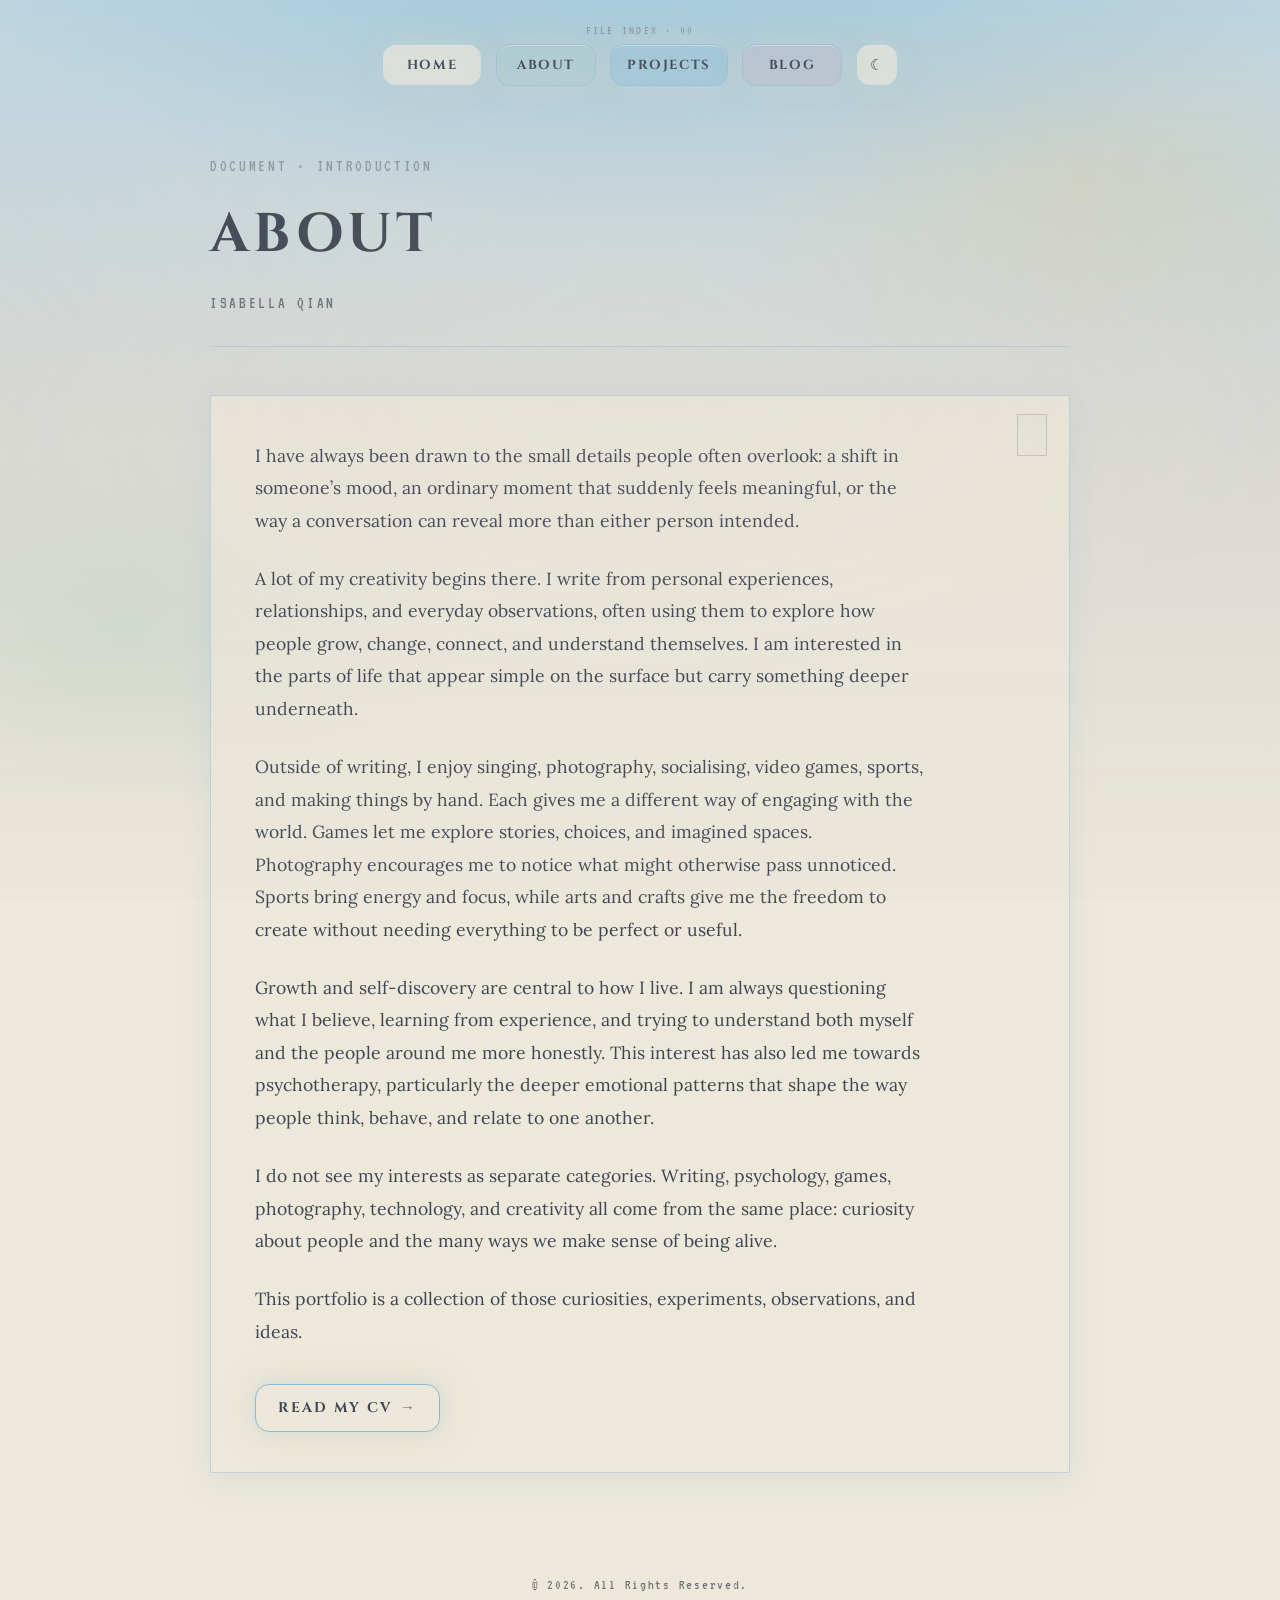
==== about/index.html @ f9f824f3 "Add About and Blog pages linked from the top nav. Co-authored-by: Cursor <cursoragent@cursor.com>" ====
<!DOCTYPE html>
<html lang="en">
<head>
    <meta name="robots" content="noai, noimageai">
    <meta charset="UTF-8">
    <meta name="viewport" content="width=device-width, initial-scale=1.0">
    <title>About · Isabella Qian</title>

    <link rel="preconnect" href="https://fonts.googleapis.com">
    <link rel="preconnect" href="https://fonts.gstatic.com" crossorigin>
    <link href="https://fonts.googleapis.com/css2?family=Cinzel:wght@400;600;700;900&family=Lora:ital,wght@0,400;0,600;1,400&family=VT323&display=swap" rel="stylesheet">

    <script>
        (function () {
            try {
                var m = document.cookie.match(/(?:^|; )portfolio-theme=([^;]*)/);
                var t = m ? decodeURIComponent(m[1]) : null;
                if (!t) {
                    try { t = localStorage.getItem("portfolio-theme"); } catch (e) {}
                }
                if (t === "dark" || (!t && window.matchMedia("(prefers-color-scheme: dark)").matches)) {
                    document.documentElement.setAttribute("data-theme", "dark");
                }
            } catch (e) {}
        })();
    </script>
    <link rel="stylesheet" href="../theme.css">

    <style>
        * { box-sizing: border-box; margin: 0; padding: 0; }

        body {
            font-size: 1.12rem;
            font-weight: 400;
            line-height: 1.8;
            padding: 0 6% 5%;
        }

        body > * { position: relative; z-index: 1; }

        .about-container {
            max-width: 860px;
            margin: 0 auto;
        }

        .about-header {
            text-align: left;
            margin-top: 48px;
            margin-bottom: 48px;
            padding-bottom: 28px;
            border-bottom: 1px solid var(--border-dream);
            position: relative;
        }

        .about-header .pixel-label {
            margin-bottom: 8px;
            opacity: 0.6;
        }

        .about-header h1 {
            font-family: "Cinzel", serif;
            font-size: clamp(2.4rem, 5vw, 3.4rem);
            margin-bottom: 8px;
            letter-spacing: 0.08em;
            text-transform: uppercase;
        }

        .about-header p {
            color: var(--dream-muted-text);
            font-size: 1.05rem;
            font-family: "VT323", monospace;
            letter-spacing: 0.16em;
            text-transform: uppercase;
        }

        .about-body {
            background: rgba(238, 232, 218, 0.72);
            border: 1px solid var(--border-dream);
            border-radius: 2px;
            padding: 44px 44px 40px;
            box-shadow: var(--shadow-soft);
            color: var(--dream-ink);
            position: relative;
            overflow: hidden;
        }

        .about-body::before {
            content: "";
            position: absolute;
            top: 18px;
            right: 22px;
            width: 28px;
            height: 40px;
            opacity: 0.28;
            pointer-events: none;
            border: 1px solid var(--dream-dusk);
            background: linear-gradient(180deg, rgba(189, 214, 225, 0.4), transparent);
        }

        .about-body p {
            font-family: "Lora", serif;
            font-size: 1.1rem;
            line-height: 1.85;
            color: var(--dream-ink);
            max-width: 38em;
            margin-bottom: 1.45em;
        }

        .about-body p:last-of-type {
            margin-bottom: 0;
        }

        .about-actions {
            margin-top: 36px;
            display: flex;
            flex-wrap: wrap;
            gap: 14px 18px;
        }

        .about-actions .stylized-button {
            margin: 0;
        }

        footer {
            margin-top: 60px;
            padding: 40px 0;
            text-align: center;
        }

        .footer-copy {
            font-size: 0.9rem;
            opacity: 0.7;
            font-family: "VT323", monospace;
            letter-spacing: 0.12em;
        }

        @media (max-width: 768px) {
            .about-body { padding: 32px 22px; }
            body { padding: 0 5% 5%; }
        }
    </style>
</head>
<body class="dream-body">

    <nav class="main-menu" aria-label="Primary">
        <a href="/" class="nav-btn btn-home">Home</a>
        <a href="/about/" class="nav-btn btn-about" aria-current="page">About</a>
        <a href="/#works" class="nav-btn btn-projects">Projects</a>
        <a href="/blog/" class="nav-btn btn-blog">Blog</a>
        <button type="button" class="theme-toggle" aria-label="Switch to dark mode" title="Dark mode">☾</button>
    </nav>

    <div class="about-container">

        <header class="about-header">
            <p class="pixel-label">DOCUMENT · INTRODUCTION</p>
            <h1>About</h1>
            <p>Isabella Qian</p>
        </header>

        <section class="about-body">
            <p>I have always been drawn to the small details people often overlook: a shift in someone’s mood, an ordinary moment that suddenly feels meaningful, or the way a conversation can reveal more than either person intended.</p>
            <p>A lot of my creativity begins there. I write from personal experiences, relationships, and everyday observations, often using them to explore how people grow, change, connect, and understand themselves. I am interested in the parts of life that appear simple on the surface but carry something deeper underneath.</p>
            <p>Outside of writing, I enjoy singing, photography, socialising, video games, sports, and making things by hand. Each gives me a different way of engaging with the world. Games let me explore stories, choices, and imagined spaces. Photography encourages me to notice what might otherwise pass unnoticed. Sports bring energy and focus, while arts and crafts give me the freedom to create without needing everything to be perfect or useful.</p>
            <p>Growth and self-discovery are central to how I live. I am always questioning what I believe, learning from experience, and trying to understand both myself and the people around me more honestly. This interest has also led me towards psychotherapy, particularly the deeper emotional patterns that shape the way people think, behave, and relate to one another.</p>
            <p>I do not see my interests as separate categories. Writing, psychology, games, photography, technology, and creativity all come from the same place: curiosity about people and the many ways we make sense of being alive.</p>
            <p>This portfolio is a collection of those curiosities, experiments, observations, and ideas.</p>

            <div class="about-actions">
                <a href="/cv.html" class="stylized-button">Read My CV</a>
            </div>
        </section>

    </div>

    <footer>
        <p class="footer-copy">
            © <span id="currentYear"></span>. All Rights Reserved.
        </p>
    </footer>

    <script>
        document.getElementById("currentYear").textContent = new Date().getFullYear();
    </script>
    <script src="../theme.js" defer></script>
</body>
</html>
---- theme.css ----
/* Dreamcore / liminal surrealism — shared palette, atmosphere, UI */

:root {
    /* Core photographic palette */
    --dream-sky: #86B8D3;
    --dream-sky-light: #BDD6E1;
    --dream-mint: #AFCDBE;
    --dream-grass: #789779;
    --dream-pink: #D5A3AD;
    --dream-lilac: #B4A8C2;
    --dream-cream: #EEE8DA;
    --dream-haze: #D8D8D3;
    --dream-sunset: #DFC58F;
    --dream-dusk: #756A73;
    --dream-ink: #3F4652;
    --dream-muted-text: #686F78;

    /* Effect controls */
    --haze-opacity: 0.28;
    --grain-opacity: 0.08;
    --scanline-opacity: 0.015;
    --glow-intensity: 0.55;
    --img-saturation: 0.9;
    --img-contrast: 0.96;
    --transition-slow: 1.8s;
    --transition-mid: 0.55s;
    --transition-fast: 0.28s;
    --caption-surface: rgba(238, 232, 218, 0.88);
    --border-dream: rgba(134, 184, 211, 0.45);
    --border-soft: rgba(175, 205, 190, 0.45);
    --focus-ring: rgba(134, 184, 211, 0.7);
    --btn-glow: 0 0 18px rgba(189, 214, 225, 0.55), 0 0 36px rgba(223, 197, 143, 0.22);
    --btn-glow-strong: 0 0 22px rgba(189, 214, 225, 0.75), 0 0 48px rgba(223, 197, 143, 0.35);

    /* Mapped aliases (legacy page CSS) */
    --bg-base: var(--dream-cream);
    --card-base: rgba(238, 232, 218, 0.82);
    --sand: rgba(189, 214, 225, 0.45);
    --beige: var(--dream-haze);
    --taupe: var(--dream-lilac);
    --clay: var(--dream-sky);
    --earth: var(--dream-dusk);
    --moss: var(--dream-mint);
    --moss-deep: var(--dream-ink);
    --warm-sand: var(--dream-cream);
    --warm-clay: var(--dream-pink);
    --ink: var(--dream-ink);
    --text-primary: var(--dream-ink);
    --text-secondary: var(--dream-muted-text);
    --text-light: var(--dream-cream);
    --border-color: var(--border-dream);
    --border-sage: rgba(175, 205, 190, 0.55);
    --radius-sm: 10px;
    --radius-md: 14px;
    --radius-lg: 18px;
    --shadow-soft: 0 8px 28px rgba(134, 184, 211, 0.18);
    --shadow-lift: 0 14px 36px rgba(134, 184, 211, 0.28);
    --shadow-ink: rgba(63, 70, 82, 0.16);
    --inner-highlight: inset 0 1px 0 rgba(238, 232, 218, 0.55);

    --blob-1: rgba(134, 184, 211, 0.45);
    --blob-2: rgba(175, 205, 190, 0.35);
    --blob-3: rgba(213, 163, 173, 0.22);
    --blob-4: rgba(180, 168, 194, 0.28);
    --grad-start: #BDD6E1;
    --grad-mid: #D8D8D3;
    --grad-end: #EEE8DA;
    --doodle-opacity: 0;
    --marquee-a: rgba(134, 184, 211, 0.55);
    --marquee-b: rgba(175, 205, 190, 0.35);
    --marquee-c: rgba(180, 168, 194, 0.40);
    --surface-wash-lavender: linear-gradient(165deg, rgba(238, 232, 218, 0.88) 0%, rgba(180, 168, 194, 0.28) 100%);
    --surface-wash-blue: linear-gradient(165deg, rgba(238, 232, 218, 0.88) 0%, rgba(134, 184, 211, 0.32) 100%);
    --surface-wash-mint: linear-gradient(165deg, rgba(238, 232, 218, 0.88) 0%, rgba(175, 205, 190, 0.30) 100%);
    --surface-wash-pink: linear-gradient(165deg, rgba(238, 232, 218, 0.88) 0%, rgba(213, 163, 173, 0.26) 100%);

    --cream: var(--dream-cream);
    --parchment: rgba(238, 232, 218, 0.92);
    --forest: var(--dream-ink);
    --sage: var(--dream-mint);
    --terracotta: var(--dream-lilac);
    --dusty: var(--dream-muted-text);
    --rose: var(--dream-pink);
    --beige-glass: rgba(238, 232, 218, 0.90);
    --navy-text: var(--dream-ink);
    --navy-paper: var(--dream-ink);
    --dark-gold: var(--dream-dusk);
    --slate-accent: var(--dream-muted-text);
    --dream-dark-accent: var(--dream-dusk);
    --dream-periwinkle: var(--dream-sky);
    --dream-lavender: var(--dream-lilac);
    --dream-powder-blue: var(--dream-sky-light);
    --dream-blue-grey: #9BB0BC;
    --dream-text-primary: var(--dream-ink);
    --dream-text-secondary: var(--dream-muted-text);
    --dream-border: var(--border-dream);
    --dream-bg-main: var(--dream-cream);
    --dream-bg-secondary: var(--dream-haze);
}

[data-theme="dark"] {
    /* Soft twilight — lighter + less saturated */
    --dream-sky: #8FA9BB;
    --dream-sky-light: #A9BCC8;
    --dream-mint: #8FA095;
    --dream-grass: #7A8B7E;
    --dream-pink: #B8A0A6;
    --dream-lilac: #A49EB0;
    --dream-cream: #3A4550;
    --dream-haze: #46525C;
    --dream-sunset: #C2B28A;
    --dream-dusk: #D8D2D4;
    --dream-ink: #F2EEE8;
    --dream-muted-text: #CDD2D6;

    --haze-opacity: 0.18;
    --grain-opacity: 0.05;
    --scanline-opacity: 0.008;
    --caption-surface: rgba(62, 72, 82, 0.9);
    --border-dream: rgba(170, 185, 198, 0.42);
    --border-soft: rgba(164, 158, 176, 0.38);
    --focus-ring: rgba(194, 178, 138, 0.55);
    /* Soft lift only — avoid neon glow on dark surfaces */
    --btn-glow: 0 4px 16px rgba(16, 22, 28, 0.35);
    --btn-glow-strong: 0 6px 22px rgba(16, 22, 28, 0.42);

    --bg-base: #334048;
    --card-base: rgba(62, 72, 82, 0.92);
    --sand: rgba(143, 169, 187, 0.22);
    --beige: var(--dream-haze);
    --taupe: var(--dream-lilac);
    --clay: var(--dream-sky);
    --earth: var(--dream-dusk);
    --moss: var(--dream-mint);
    --moss-deep: var(--dream-ink);
    --ink: var(--dream-ink);
    --text-primary: var(--dream-ink);
    --text-secondary: var(--dream-muted-text);
    --text-light: #334048;
    --border-color: var(--border-dream);
    --shadow-soft: 0 10px 28px rgba(28, 34, 40, 0.22);
    --shadow-lift: 0 14px 36px rgba(28, 34, 40, 0.3);
    --inner-highlight: inset 0 1px 0 rgba(242, 238, 232, 0.1);

    --blob-1: rgba(143, 169, 187, 0.28);
    --blob-2: rgba(143, 160, 149, 0.2);
    --blob-3: rgba(184, 160, 166, 0.14);
    --blob-4: rgba(164, 158, 176, 0.16);
    --grad-start: #3A464E;
    --grad-mid: #404C54;
    --grad-end: #46525A;
    --marquee-a: rgba(143, 169, 187, 0.3);
    --marquee-b: rgba(143, 160, 149, 0.24);
    --marquee-c: rgba(164, 158, 176, 0.26);
    --surface-wash-lavender: linear-gradient(165deg, rgba(62, 72, 82, 0.94) 0%, rgba(164, 158, 176, 0.28) 100%);
    --surface-wash-blue: linear-gradient(165deg, rgba(62, 72, 82, 0.94) 0%, rgba(143, 169, 187, 0.28) 100%);
    --surface-wash-mint: linear-gradient(165deg, rgba(62, 72, 82, 0.94) 0%, rgba(143, 160, 149, 0.26) 100%);
    --surface-wash-pink: linear-gradient(165deg, rgba(62, 72, 82, 0.94) 0%, rgba(184, 160, 166, 0.24) 100%);

    --cream: var(--dream-cream);
    --parchment: rgba(68, 78, 88, 0.95);
    --forest: var(--dream-ink);
    --sage: var(--dream-mint);
    --dusty: var(--dream-muted-text);
    --rose: var(--dream-pink);
    --beige-glass: rgba(62, 72, 82, 0.94);
    --navy-text: var(--dream-ink);
    --navy-paper: var(--dream-ink);
    --dark-gold: var(--dream-dusk);
    --slate-accent: var(--dream-muted-text);
    --dream-dark-accent: var(--dream-dusk);
    --dream-periwinkle: var(--dream-sky);
    --dream-lavender: var(--dream-lilac);
    --dream-powder-blue: var(--dream-sky-light);
}

html {
    color-scheme: light;
    scroll-behavior: smooth;
    overflow-x: clip;
    width: 100%;
}

[data-theme="dark"] {
    color-scheme: dark;
}

/* ---------- Atmosphere base ---------- */
.dream-body {
    background-color: var(--bg-base);
    background-image:
        radial-gradient(ellipse 90% 60% at 50% -10%, rgba(134, 184, 211, 0.55) 0%, transparent 60%),
        radial-gradient(ellipse 50% 40% at 85% 20%, rgba(223, 197, 143, 0.28) 0%, transparent 55%),
        radial-gradient(ellipse 45% 35% at 10% 70%, rgba(175, 205, 190, 0.32) 0%, transparent 60%),
        linear-gradient(180deg, var(--grad-start) 0%, var(--grad-mid) 45%, var(--grad-end) 100%);
    background-attachment: fixed;
    color: var(--text-primary);
    font-family: "Lora", Georgia, serif;
    line-height: 1.7;
    overflow-x: clip;
    width: 100%;
    max-width: 100%;
    position: relative;
    min-height: 100vh;
    transition: background-color 0.4s ease, color 0.4s ease;
}

[data-theme="dark"] .dream-body {
    background-image:
        radial-gradient(ellipse 90% 55% at 50% -8%, rgba(143, 169, 187, 0.18) 0%, transparent 55%),
        radial-gradient(ellipse 40% 30% at 80% 15%, rgba(194, 178, 138, 0.06) 0%, transparent 50%),
        linear-gradient(180deg, var(--grad-start) 0%, var(--grad-mid) 50%, var(--grad-end) 100%);
}

/* Global grain + soft haze (one reusable overlay) */
.dream-body::before {
    content: "";
    position: fixed;
    inset: 0;
    pointer-events: none;
    z-index: 9000;
    opacity: var(--grain-opacity);
    background-image: url("data:image/svg+xml,%3Csvg viewBox='0 0 200 200' xmlns='http://www.w3.org/2000/svg'%3E%3Cfilter id='n'%3E%3CfeTurbulence type='fractalNoise' baseFrequency='0.85' numOctaves='4' stitchTiles='stitch'/%3E%3C/filter%3E%3Crect width='100%25' height='100%25' filter='url(%23n)' opacity='0.55'/%3E%3C/svg%3E");
    background-size: 180px 180px;
    mix-blend-mode: soft-light;
    animation: grain-shift 0.8s steps(2) infinite;
}

.dream-body::after {
    content: "";
    position: fixed;
    inset: 0;
    pointer-events: none;
    z-index: 8999;
    opacity: var(--haze-opacity);
    background:
        radial-gradient(ellipse 80% 50% at 50% 40%, rgba(238, 232, 218, 0.35) 0%, transparent 70%),
        linear-gradient(180deg, rgba(189, 214, 225, 0.25) 0%, transparent 35%, rgba(216, 216, 211, 0.20) 100%),
        repeating-linear-gradient(
            0deg,
            transparent,
            transparent 3px,
            rgba(63, 70, 82, var(--scanline-opacity)) 3px,
            rgba(63, 70, 82, var(--scanline-opacity)) 4px
        );
}

@keyframes grain-shift {
    0%, 100% { transform: translate(0, 0); }
    50% { transform: translate(-1.5%, 1%); }
}

/* Wizard cat custom cursor — desktop only */
@media (hover: hover) and (pointer: fine) {
    html.has-dream-cursor,
    html.has-dream-cursor body {
        cursor: url("assets/cursor-cat.png") 15 3, auto;
    }

    html.has-dream-cursor a,
    html.has-dream-cursor button,
    html.has-dream-cursor .nav-btn,
    html.has-dream-cursor .stylized-button,
    html.has-dream-cursor .project-card,
    html.has-dream-cursor .theme-toggle,
    html.has-dream-cursor .privacy-link-btn,
    html.has-dream-cursor .back-btn,
    html.has-dream-cursor .back-link {
        cursor: url("data:image/svg+xml,%3Csvg xmlns='http://www.w3.org/2000/svg' width='28' height='28' viewBox='0 0 28 28'%3E%3Ccircle cx='10' cy='10' r='5' fill='none' stroke='%23D5A3AD' stroke-width='1.5'/%3E%3Ccircle cx='10' cy='10' r='2' fill='%23DFC58F' opacity='0.85'/%3E%3C/svg%3E") 10 10, pointer;
    }
}

/* ---------- Typography ---------- */
.cinzel-font,
h1, h2, h3, h4 {
    font-family: "Cinzel", "Cormorant Garamond", serif;
    font-weight: 700;
    letter-spacing: 0.06em;
    color: var(--dream-ink);
}

.pixel-label {
    font-family: "VT323", "Courier New", monospace;
    letter-spacing: 0.06em;
    text-transform: uppercase;
    font-size: 0.95rem;
    color: var(--dream-muted-text);
}

.script-accent {
    font-family: "Great Vibes", cursive;
    font-weight: 400;
    letter-spacing: 0.02em;
}

/* ---------- Navigation (archive / camera overlay) ---------- */
.main-menu {
    display: flex;
    justify-content: center;
    flex-wrap: wrap;
    align-items: center;
    gap: 10px 14px;
    padding: 36px 20px 18px;
    margin-top: 8px;
    position: relative;
    z-index: 40;
}

.main-menu::before {
    content: "FILE INDEX · 00";
    position: absolute;
    top: 12px;
    left: 50%;
    transform: translateX(-50%);
    font-family: "VT323", monospace;
    font-size: 0.78rem;
    letter-spacing: 0.18em;
    color: var(--dream-muted-text);
    opacity: 0.55;
    pointer-events: none;
    white-space: nowrap;
}

.nav-btn {
    display: inline-flex;
    justify-content: center;
    align-items: center;
    min-width: 100px;
    height: 42px;
    padding: 0 16px;
    font-family: "Cinzel", serif;
    font-size: 0.82rem;
    font-weight: 700;
    text-transform: uppercase;
    letter-spacing: 0.12em;
    text-decoration: none;
    color: var(--dream-ink);
    background: rgba(238, 232, 218, 0.72);
    border: 1.5px solid var(--border-dream);
    border-radius: var(--radius-md);
    box-shadow: var(--btn-glow), var(--inner-highlight);
    backdrop-filter: blur(4px);
    transition:
        background var(--transition-fast) ease,
        border-color var(--transition-fast) ease,
        box-shadow var(--transition-fast) ease,
        color var(--transition-fast) ease;
}

.nav-btn:hover {
    background: rgba(189, 214, 225, 0.72);
    border-color: var(--dream-sky);
    box-shadow: var(--btn-glow-strong);
    transform: none;
}

.nav-btn:focus-visible,
.stylized-button:focus-visible,
.theme-toggle:focus-visible,
.privacy-link-btn:focus-visible,
.back-btn:focus-visible,
.back-link:focus-visible {
    outline: 2px solid var(--focus-ring);
    outline-offset: 3px;
}

.btn-home { background: rgba(238, 232, 218, 0.72); }
.btn-about { background: rgba(175, 205, 190, 0.28); }
.btn-projects { background: rgba(134, 184, 211, 0.28); }
.btn-blog { background: rgba(213, 163, 173, 0.22); }

.btn-contact {
    background: rgba(63, 70, 82, 0.88);
    color: var(--dream-cream);
    border-color: var(--dream-dusk);
    min-width: 120px;
}

.btn-contact:hover {
    background: var(--dream-dusk);
    color: var(--dream-cream);
    border-color: var(--dream-sky);
}

.theme-toggle {
    display: inline-flex;
    justify-content: center;
    align-items: center;
    width: 42px;
    height: 42px;
    font-size: 0.95rem;
    line-height: 1;
    color: var(--dream-ink);
    background: rgba(238, 232, 218, 0.72);
    border: 1.5px solid var(--border-dream);
    border-radius: var(--radius-md);
    box-shadow: var(--btn-glow), var(--inner-highlight);
    cursor: inherit;
    transition: background var(--transition-fast) ease, box-shadow var(--transition-fast) ease;
    flex-shrink: 0;
}

.theme-toggle:hover {
    background: rgba(189, 214, 225, 0.65);
    box-shadow: var(--btn-glow-strong);
    transform: none;
}

[data-theme="dark"] .theme-toggle,
[data-theme="dark"] .nav-btn {
    background: rgba(62, 72, 82, 0.82);
    color: var(--dream-ink);
    border-color: var(--border-dream);
}

[data-theme="dark"] .btn-contact {
    background: rgba(242, 238, 232, 0.92);
    color: #334048;
    border-color: rgba(170, 185, 198, 0.45);
}

[data-theme="dark"] .btn-contact:hover {
    background: #F2EEE8;
    color: #334048;
}

/* ---------- Buttons ---------- */
.stylized-button {
    display: inline-flex;
    justify-content: center;
    align-items: center;
    gap: 8px;
    min-width: 180px;
    height: 48px;
    padding: 0 22px;
    margin-top: 28px;
    font-family: "Cinzel", serif;
    font-size: 0.88rem;
    font-weight: 700;
    letter-spacing: 0.14em;
    text-transform: uppercase;
    color: var(--dream-ink);
    text-decoration: none;
    background: rgba(238, 232, 218, 0.85);
    border: 1.5px solid var(--dream-sky);
    border-radius: var(--radius-md);
    box-shadow: var(--btn-glow), var(--inner-highlight);
    transition:
        background var(--transition-fast) ease,
        box-shadow var(--transition-fast) ease,
        filter var(--transition-fast) ease;
}

.stylized-button::after {
    content: "→";
    font-size: 0.95rem;
    opacity: 0.7;
}

.stylized-button:hover {
    background: rgba(189, 214, 225, 0.85);
    box-shadow: var(--btn-glow-strong);
    filter: brightness(1.04);
    transform: none;
}

[data-theme="dark"] .stylized-button {
    background: rgba(55, 70, 85, 0.92);
    color: var(--dream-ink);
    border-color: rgba(159, 184, 204, 0.5);
}

[data-theme="dark"] .privacy-link-btn,
[data-theme="dark"] .back-btn,
[data-theme="dark"] .back-link {
    background: rgba(48, 60, 72, 0.85);
    color: var(--dream-ink);
}

.privacy-link-btn,
.back-btn,
.back-link {
    display: inline-flex;
    align-items: center;
    justify-content: center;
    font-family: "Cinzel", serif;
    font-size: 0.78rem;
    font-weight: 700;
    color: var(--dream-ink);
    text-decoration: none;
    letter-spacing: 0.12em;
    text-transform: uppercase;
    padding: 10px 18px;
    border: 1.5px solid var(--border-dream);
    border-radius: var(--radius-md);
    background: rgba(238, 232, 218, 0.75);
    box-shadow: var(--btn-glow);
    transition: background var(--transition-fast) ease, box-shadow var(--transition-fast) ease;
}

.privacy-link-btn:hover,
.back-btn:hover,
.back-link:hover {
    background: rgba(175, 205, 190, 0.5);
    box-shadow: var(--btn-glow-strong);
    transform: none;
}

/* ---------- Ribbons (sparse, photographic) ---------- */
.ribbon-tag,
.role-pill {
    position: relative;
    display: inline-block;
    padding: 5px 14px;
    background: var(--caption-surface);
    color: var(--dream-muted-text);
    border: 1.5px solid var(--border-soft);
    border-radius: 999px;
    font-family: "Cinzel", serif;
    font-size: 0.72rem;
    letter-spacing: 0.08em;
    text-transform: uppercase;
    box-shadow: var(--btn-glow);
}

.ribbon-tag::before,
.role-pill::before {
    content: none;
}

.dream-ribbon {
    position: absolute;
    width: 72px;
    height: 48px;
    pointer-events: none;
    z-index: 5;
    opacity: 0.55;
    filter: blur(0.4px) saturate(0.75);
    background: url("data:image/svg+xml,%3Csvg xmlns='http://www.w3.org/2000/svg' viewBox='0 0 120 80'%3E%3Cpath d='M60 18 C48 18 40 28 40 38 C40 48 52 52 60 62 C68 52 80 48 80 38 C80 28 72 18 60 18Z' fill='%23B4A8C2' fill-opacity='0.55'/%3E%3Cpath d='M40 38 C22 42 12 58 18 68 C28 62 42 52 52 48' fill='%23D5A3AD' fill-opacity='0.45'/%3E%3Cpath d='M80 38 C98 42 108 58 102 68 C92 62 78 52 68 48' fill='%23BDD6E1' fill-opacity='0.5'/%3E%3Cellipse cx='60' cy='36' rx='8' ry='6' fill='%23EEE8DA' fill-opacity='0.7'/%3E%3C/svg%3E") center / contain no-repeat;
}

.dream-ribbon--float {
    animation: ribbon-drift 12s ease-in-out infinite;
}

@keyframes ribbon-drift {
    0%, 100% { transform: translateY(0) rotate(-6deg); }
    50% { transform: translateY(-8px) rotate(4deg); }
}

/* ---------- Shared surfaces ---------- */
.memory-panel,
.cv-section,
.art-frame,
.policy-container,
.essay-container {
    background: var(--caption-surface);
    border: 1.5px solid var(--border-dream);
    border-radius: var(--radius-lg);
    box-shadow: var(--shadow-soft);
    backdrop-filter: blur(2px);
}

/* ---------- Reduced motion ---------- */
@media (prefers-reduced-motion: reduce) {
    html { scroll-behavior: auto; }

    .dream-body::before,
    .dream-ribbon--float,
    .hero-sky,
    .hero-haze,
    .marquee-content {
        animation: none !important;
    }

    .nav-btn,
    .stylized-button,
    .project-card,
    .theme-toggle,
    .privacy-link-btn,
    .back-btn,
    .back-link,
    .art-frame,
    .memory-card {
        transition: none !important;
    }
}
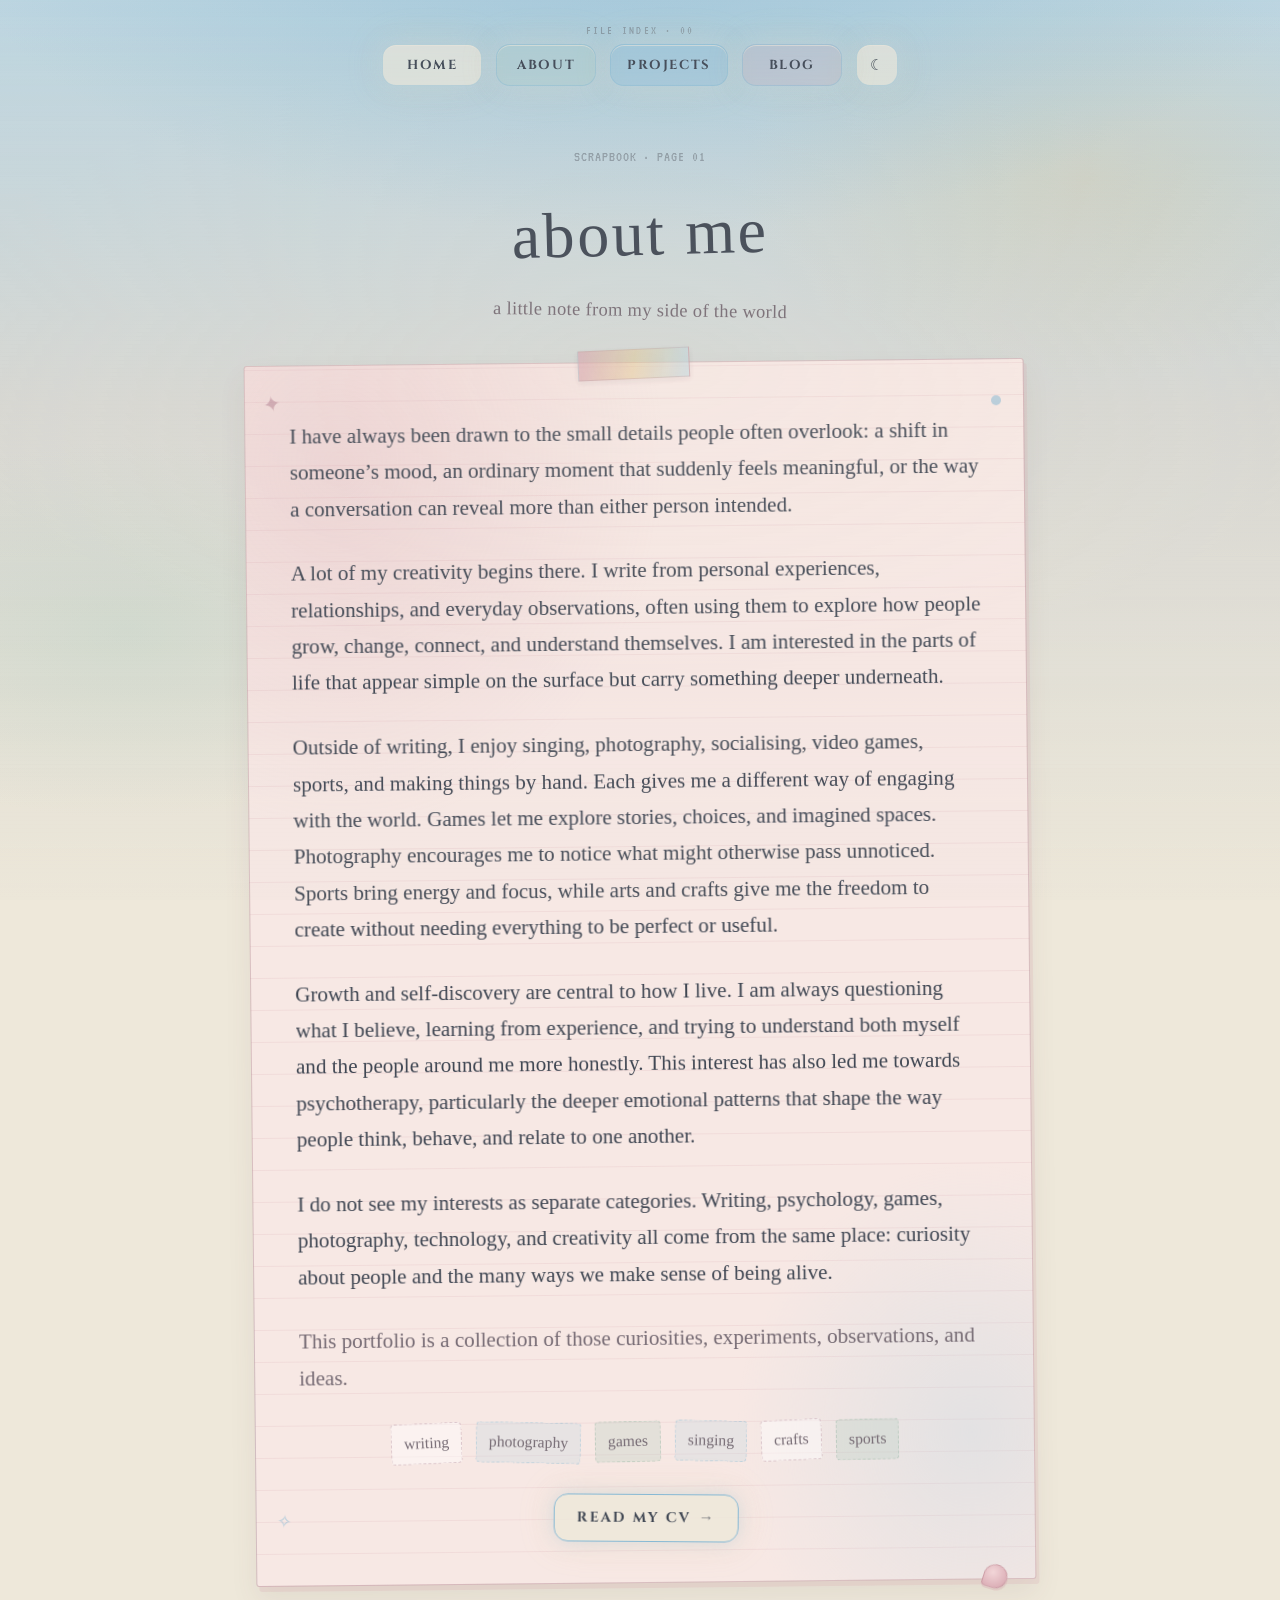
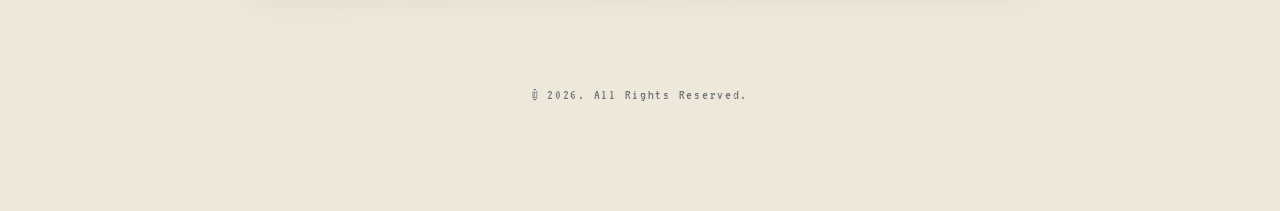
==== commit 57ec6fe2: "Restyle About page as a cutesy scrapbook letter. Co-authored-by: Cursor <cursoragent@cursor.com>" ====
--- a/about/index.html
+++ b/about/index.html
@@ -8,7 +8,7 @@
 
     <link rel="preconnect" href="https://fonts.googleapis.com">
     <link rel="preconnect" href="https://fonts.gstatic.com" crossorigin>
-    <link href="https://fonts.googleapis.com/css2?family=Cinzel:wght@400;600;700;900&family=Lora:ital,wght@0,400;0,600;1,400&family=VT323&display=swap" rel="stylesheet">
+    <link href="https://fonts.googleapis.com/css2?family=Cinzel:wght@400;600;700;900&family=Crafty+Girls&family=Lora:ital,wght@0,400;0,600;1,400&family=VT323&display=swap" rel="stylesheet">
 
     <script>
         (function () {
@@ -39,86 +39,277 @@
         body > * { position: relative; z-index: 1; }
 
         .about-container {
-            max-width: 860px;
+            max-width: 780px;
             margin: 0 auto;
         }
 
         .about-header {
-            text-align: left;
-            margin-top: 48px;
-            margin-bottom: 48px;
-            padding-bottom: 28px;
-            border-bottom: 1px solid var(--border-dream);
+            text-align: center;
+            margin-top: 40px;
+            margin-bottom: 36px;
             position: relative;
         }
 
         .about-header .pixel-label {
-            margin-bottom: 8px;
-            opacity: 0.6;
+            margin-bottom: 10px;
+            opacity: 0.55;
         }
 
         .about-header h1 {
-            font-family: "Cinzel", serif;
-            font-size: clamp(2.4rem, 5vw, 3.4rem);
-            margin-bottom: 8px;
-            letter-spacing: 0.08em;
-            text-transform: uppercase;
-        }
-
-        .about-header p {
-            color: var(--dream-muted-text);
-            font-size: 1.05rem;
-            font-family: "VT323", monospace;
-            letter-spacing: 0.16em;
-            text-transform: uppercase;
-        }
-
-        .about-body {
-            background: rgba(238, 232, 218, 0.72);
-            border: 1px solid var(--border-dream);
-            border-radius: 2px;
-            padding: 44px 44px 40px;
-            box-shadow: var(--shadow-soft);
+            font-family: "Crafty Girls", cursive;
+            font-size: clamp(2.8rem, 7vw, 4rem);
+            margin-bottom: 6px;
+            letter-spacing: 0.04em;
+            text-transform: none;
+            font-weight: 400;
             color: var(--dream-ink);
+            transform: rotate(-1.5deg);
+        }
+
+        .about-header .header-note {
+            font-family: "Crafty Girls", cursive;
+            font-size: 1.15rem;
+            color: var(--dream-dusk);
+            letter-spacing: 0.02em;
+            transform: rotate(0.8deg);
+            display: inline-block;
+        }
+
+        .about-letter {
             position: relative;
-            overflow: hidden;
-        }
-
-        .about-body::before {
+            background-color: #F7E8E4;
+            background-image:
+                radial-gradient(ellipse 70% 50% at 12% 8%, rgba(213, 163, 173, 0.28), transparent 60%),
+                radial-gradient(ellipse 55% 40% at 92% 88%, rgba(189, 214, 225, 0.35), transparent 55%),
+                repeating-linear-gradient(
+                    0deg,
+                    transparent,
+                    transparent 31px,
+                    rgba(213, 163, 173, 0.18) 31px,
+                    rgba(213, 163, 173, 0.18) 32px
+                );
+            border: 1.5px solid rgba(180, 140, 150, 0.45);
+            border-radius: 3px;
+            padding: 52px 44px 40px;
+            box-shadow:
+                3px 5px 0 rgba(213, 163, 173, 0.22),
+                0 14px 28px rgba(90, 70, 80, 0.08);
+            color: var(--dream-ink);
+            transform: rotate(-0.6deg);
+            overflow: visible;
+        }
+
+        /* Soft washi tape */
+        .about-letter::before {
             content: "";
             position: absolute;
-            top: 18px;
+            top: -14px;
+            left: 50%;
+            width: 110px;
+            height: 28px;
+            transform: translateX(-50%) rotate(-2deg);
+            background: linear-gradient(100deg, rgba(213, 163, 173, 0.72), rgba(223, 197, 143, 0.55), rgba(189, 214, 225, 0.65));
+            border: 1px solid rgba(180, 150, 155, 0.35);
+            box-shadow: 0 2px 6px rgba(90, 70, 80, 0.1);
+            z-index: 3;
+            opacity: 0.92;
+        }
+
+        /* Tiny corner sticker */
+        .about-letter::after {
+            content: "";
+            position: absolute;
+            bottom: -10px;
+            right: 28px;
+            width: 22px;
+            height: 22px;
+            border-radius: 50% 50% 50% 4px;
+            background: radial-gradient(circle at 35% 35%, #F2D6D8, #D5A3AD);
+            border: 1px solid rgba(180, 130, 140, 0.4);
+            box-shadow: 1px 2px 0 rgba(213, 163, 173, 0.35);
+            transform: rotate(18deg);
+            z-index: 3;
+        }
+
+        .letter-deco {
+            position: absolute;
+            pointer-events: none;
+            z-index: 2;
+            font-family: "Crafty Girls", cursive;
+            color: rgba(180, 130, 145, 0.55);
+            line-height: 1;
+            user-select: none;
+        }
+
+        .letter-deco--star {
+            top: 28px;
+            left: 18px;
+            font-size: 1.35rem;
+            transform: rotate(-12deg);
+            animation: soft-bob 3.4s ease-in-out infinite;
+        }
+
+        .letter-deco--dot {
+            top: 36px;
             right: 22px;
-            width: 28px;
-            height: 40px;
-            opacity: 0.28;
-            pointer-events: none;
-            border: 1px solid var(--dream-dusk);
-            background: linear-gradient(180deg, rgba(189, 214, 225, 0.4), transparent);
-        }
-
-        .about-body p {
-            font-family: "Lora", serif;
+            width: 10px;
+            height: 10px;
+            border-radius: 50%;
+            background: rgba(134, 184, 211, 0.55);
+            animation: soft-bob 2.8s ease-in-out 0.4s infinite;
+        }
+
+        .letter-deco--spark {
+            bottom: 54px;
+            left: 20px;
             font-size: 1.1rem;
-            line-height: 1.85;
+            color: rgba(134, 184, 211, 0.6);
+            transform: rotate(8deg);
+            animation: soft-bob 3.8s ease-in-out 0.8s infinite;
+        }
+
+        @keyframes soft-bob {
+            0%, 100% { transform: translateY(0) rotate(var(--r, -12deg)); }
+            50% { transform: translateY(-4px) rotate(var(--r, -12deg)); }
+        }
+
+        .letter-deco--star { --r: -12deg; }
+        .letter-deco--spark { --r: 8deg; }
+
+        .about-letter p {
+            font-family: "Crafty Girls", cursive;
+            font-size: clamp(1.15rem, 2.4vw, 1.32rem);
+            line-height: 1.72;
             color: var(--dream-ink);
-            max-width: 38em;
-            margin-bottom: 1.45em;
-        }
-
-        .about-body p:last-of-type {
+            max-width: 36em;
+            margin: 0 auto 1.35em;
+            position: relative;
+            z-index: 1;
+            opacity: 0;
+            animation: fade-up 0.7s ease forwards;
+        }
+
+        .about-letter p:nth-of-type(1) { animation-delay: 0.08s; }
+        .about-letter p:nth-of-type(2) { animation-delay: 0.16s; }
+        .about-letter p:nth-of-type(3) { animation-delay: 0.24s; }
+        .about-letter p:nth-of-type(4) { animation-delay: 0.32s; }
+        .about-letter p:nth-of-type(5) { animation-delay: 0.4s; }
+        .about-letter p:nth-of-type(6) { animation-delay: 0.48s; }
+
+        @keyframes fade-up {
+            from { opacity: 0; transform: translateY(10px); }
+            to { opacity: 1; transform: translateY(0); }
+        }
+
+        .about-letter p:last-of-type {
             margin-bottom: 0;
-        }
-
-        .about-actions {
-            margin-top: 36px;
+            color: var(--dream-dusk);
+        }
+
+        .interest-row {
             display: flex;
             flex-wrap: wrap;
-            gap: 14px 18px;
+            justify-content: center;
+            gap: 10px 14px;
+            margin: 28px 0 8px;
+            position: relative;
+            z-index: 1;
+            opacity: 0;
+            animation: fade-up 0.7s ease 0.55s forwards;
+        }
+
+        .interest-tag {
+            font-family: "Crafty Girls", cursive;
+            font-size: 0.98rem;
+            color: var(--dream-dusk);
+            background: rgba(255, 255, 255, 0.45);
+            border: 1.5px dashed rgba(180, 140, 155, 0.45);
+            border-radius: 4px;
+            padding: 6px 12px;
+            transform: rotate(-2deg);
+            transition: transform 0.2s ease, background 0.2s ease;
+        }
+
+        .interest-tag:nth-child(even) {
+            transform: rotate(1.8deg);
+            background: rgba(189, 214, 225, 0.28);
+            border-color: rgba(134, 184, 211, 0.4);
+        }
+
+        .interest-tag:nth-child(3n) {
+            transform: rotate(-1deg);
+            background: rgba(175, 205, 190, 0.28);
+            border-color: rgba(140, 175, 155, 0.4);
+        }
+
+        .interest-tag:hover {
+            transform: rotate(0deg) translateY(-2px);
+            background: rgba(255, 255, 255, 0.7);
+        }
+
+        .about-actions {
+            margin-top: 32px;
+            display: flex;
+            justify-content: center;
+            position: relative;
+            z-index: 1;
+            opacity: 0;
+            animation: fade-up 0.7s ease 0.62s forwards;
         }
 
         .about-actions .stylized-button {
             margin: 0;
+            transform: rotate(1deg);
+        }
+
+        .about-actions .stylized-button:hover {
+            transform: rotate(0deg);
+        }
+
+        [data-theme="dark"] .about-letter {
+            background-color: #4A4246;
+            background-image:
+                radial-gradient(ellipse 70% 50% at 12% 8%, rgba(213, 163, 173, 0.1), transparent 60%),
+                radial-gradient(ellipse 55% 40% at 92% 88%, rgba(134, 184, 211, 0.1), transparent 55%),
+                repeating-linear-gradient(
+                    0deg,
+                    transparent,
+                    transparent 31px,
+                    rgba(242, 238, 232, 0.05) 31px,
+                    rgba(242, 238, 232, 0.05) 32px
+                );
+            border-color: rgba(180, 160, 168, 0.28);
+            box-shadow:
+                3px 5px 0 rgba(0, 0, 0, 0.18),
+                0 14px 28px rgba(16, 22, 28, 0.35);
+        }
+
+        [data-theme="dark"] .about-letter::before {
+            background: linear-gradient(100deg, rgba(168, 140, 148, 0.55), rgba(150, 145, 130, 0.4), rgba(130, 150, 160, 0.5));
+            border-color: rgba(200, 190, 195, 0.2);
+        }
+
+        [data-theme="dark"] .about-letter::after {
+            background: radial-gradient(circle at 35% 35%, #C9A8AE, #8F6E76);
+            border-color: rgba(200, 180, 185, 0.25);
+        }
+
+        [data-theme="dark"] .interest-tag {
+            background: rgba(255, 255, 255, 0.06);
+            border-color: rgba(200, 180, 188, 0.28);
+            color: var(--dream-muted-text);
+        }
+
+        [data-theme="dark"] .interest-tag:nth-child(even) {
+            background: rgba(134, 184, 211, 0.1);
+        }
+
+        [data-theme="dark"] .interest-tag:nth-child(3n) {
+            background: rgba(175, 205, 190, 0.1);
+        }
+
+        [data-theme="dark"] .letter-deco {
+            color: rgba(210, 180, 190, 0.4);
         }
 
         footer {
@@ -135,8 +326,29 @@
         }
 
         @media (max-width: 768px) {
-            .about-body { padding: 32px 22px; }
+            .about-letter {
+                padding: 44px 22px 32px;
+                transform: none;
+            }
+            .about-header h1 { transform: none; }
+            .interest-tag,
+            .interest-tag:nth-child(even),
+            .interest-tag:nth-child(3n) {
+                transform: none;
+            }
             body { padding: 0 5% 5%; }
+        }
+
+        @media (prefers-reduced-motion: reduce) {
+            .about-letter p,
+            .interest-row,
+            .about-actions,
+            .letter-deco--star,
+            .letter-deco--dot,
+            .letter-deco--spark {
+                animation: none;
+                opacity: 1;
+            }
         }
     </style>
 </head>
@@ -153,12 +365,16 @@
     <div class="about-container">
 
         <header class="about-header">
-            <p class="pixel-label">DOCUMENT · INTRODUCTION</p>
-            <h1>About</h1>
-            <p>Isabella Qian</p>
+            <p class="pixel-label">SCRAPBOOK · PAGE 01</p>
+            <h1>about me</h1>
+            <p class="header-note">a little note from my side of the world</p>
         </header>
 
-        <section class="about-body">
+        <section class="about-letter" aria-label="About Isabella">
+            <span class="letter-deco letter-deco--star" aria-hidden="true">✦</span>
+            <span class="letter-deco letter-deco--dot" aria-hidden="true"></span>
+            <span class="letter-deco letter-deco--spark" aria-hidden="true">✧</span>
+
             <p>I have always been drawn to the small details people often overlook: a shift in someone’s mood, an ordinary moment that suddenly feels meaningful, or the way a conversation can reveal more than either person intended.</p>
             <p>A lot of my creativity begins there. I write from personal experiences, relationships, and everyday observations, often using them to explore how people grow, change, connect, and understand themselves. I am interested in the parts of life that appear simple on the surface but carry something deeper underneath.</p>
             <p>Outside of writing, I enjoy singing, photography, socialising, video games, sports, and making things by hand. Each gives me a different way of engaging with the world. Games let me explore stories, choices, and imagined spaces. Photography encourages me to notice what might otherwise pass unnoticed. Sports bring energy and focus, while arts and crafts give me the freedom to create without needing everything to be perfect or useful.</p>
@@ -166,6 +382,15 @@
             <p>I do not see my interests as separate categories. Writing, psychology, games, photography, technology, and creativity all come from the same place: curiosity about people and the many ways we make sense of being alive.</p>
             <p>This portfolio is a collection of those curiosities, experiments, observations, and ideas.</p>
 
+            <div class="interest-row" aria-label="Interests">
+                <span class="interest-tag">writing</span>
+                <span class="interest-tag">photography</span>
+                <span class="interest-tag">games</span>
+                <span class="interest-tag">singing</span>
+                <span class="interest-tag">crafts</span>
+                <span class="interest-tag">sports</span>
+            </div>
+
             <div class="about-actions">
                 <a href="/cv.html" class="stylized-button">Read My CV</a>
             </div>
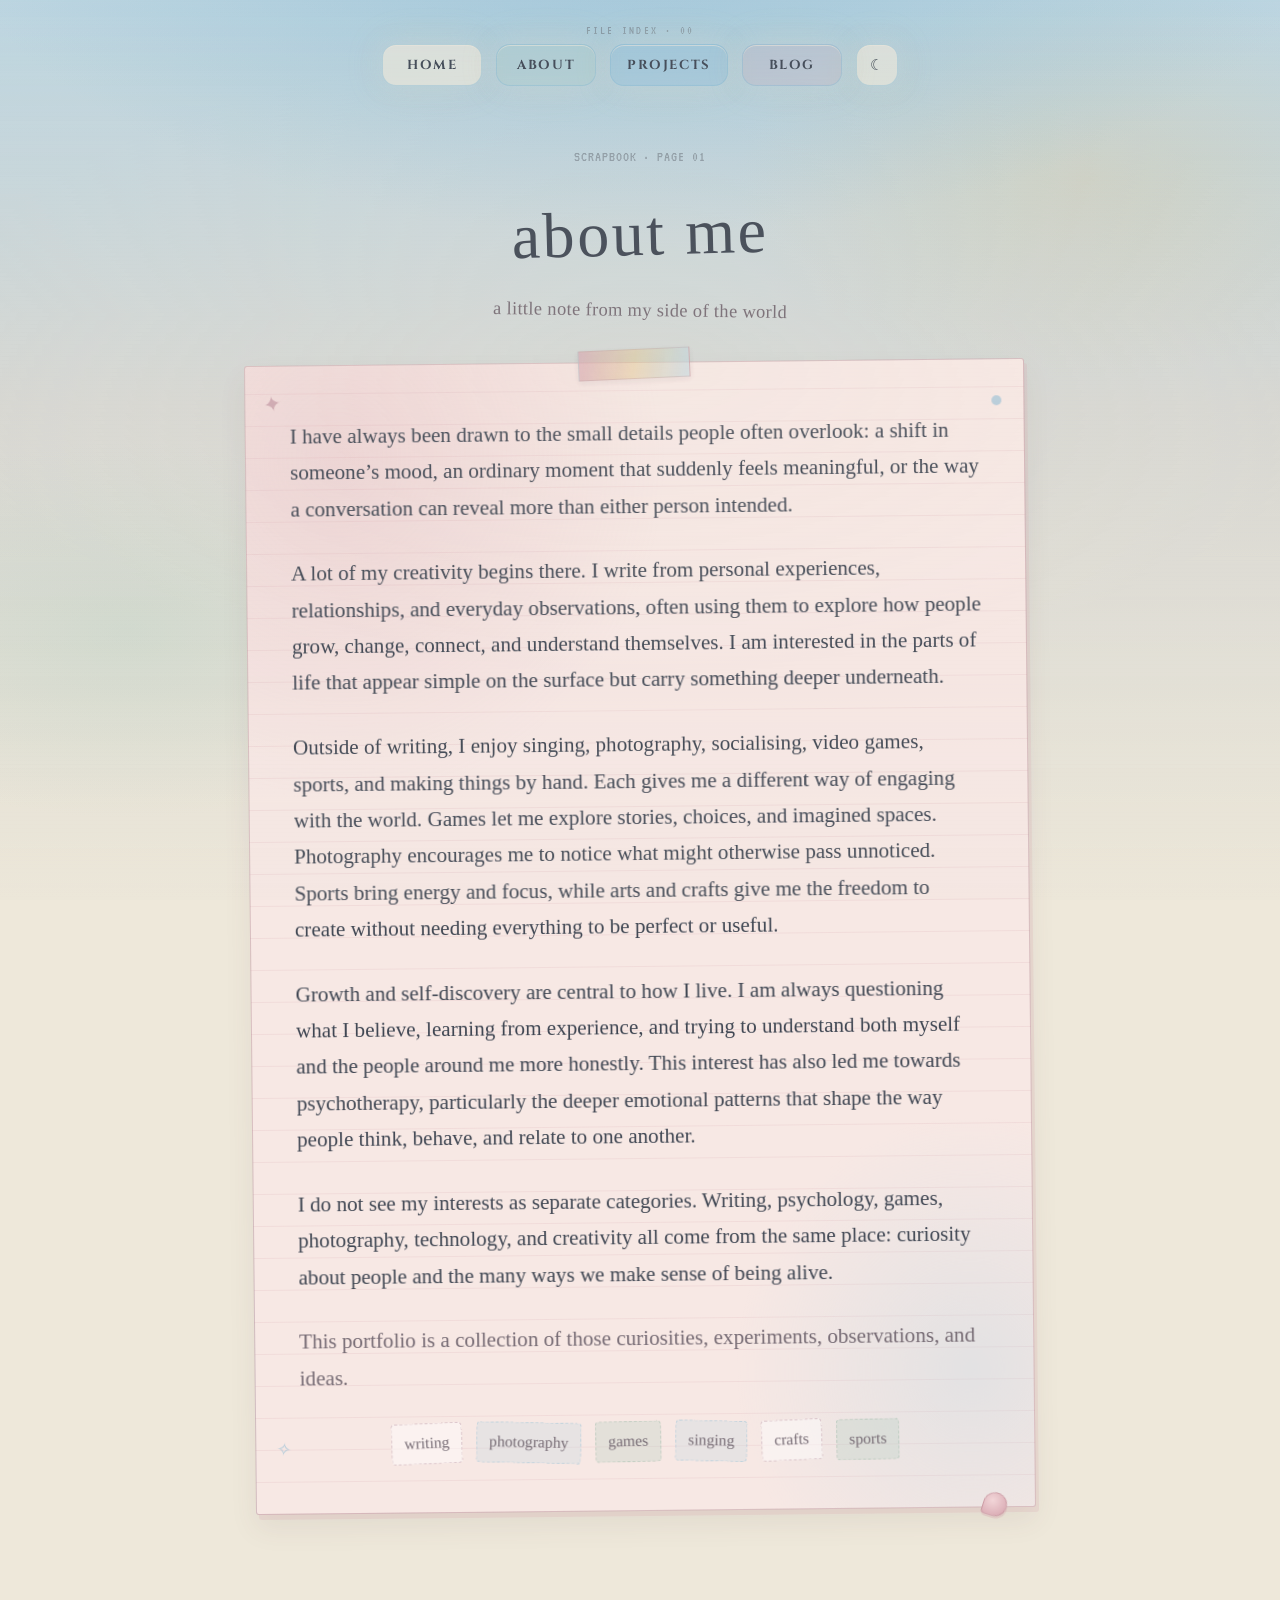
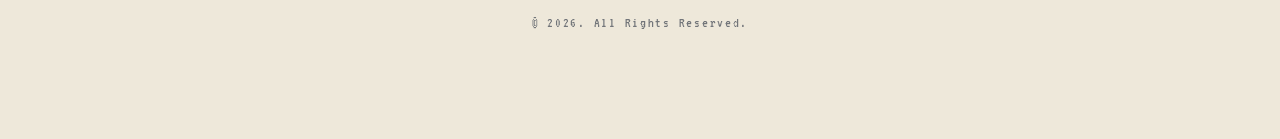
==== commit 03f9a6f6: "Remove the CV link from the About page. Co-authored-by: Cursor <cursoragent@cursor.com>" ====
--- a/about/index.html
+++ b/about/index.html
@@ -247,25 +247,6 @@
             background: rgba(255, 255, 255, 0.7);
         }
 
-        .about-actions {
-            margin-top: 32px;
-            display: flex;
-            justify-content: center;
-            position: relative;
-            z-index: 1;
-            opacity: 0;
-            animation: fade-up 0.7s ease 0.62s forwards;
-        }
-
-        .about-actions .stylized-button {
-            margin: 0;
-            transform: rotate(1deg);
-        }
-
-        .about-actions .stylized-button:hover {
-            transform: rotate(0deg);
-        }
-
         [data-theme="dark"] .about-letter {
             background-color: #4A4246;
             background-image:
@@ -342,7 +323,6 @@
         @media (prefers-reduced-motion: reduce) {
             .about-letter p,
             .interest-row,
-            .about-actions,
             .letter-deco--star,
             .letter-deco--dot,
             .letter-deco--spark {
@@ -390,10 +370,6 @@
                 <span class="interest-tag">crafts</span>
                 <span class="interest-tag">sports</span>
             </div>
-
-            <div class="about-actions">
-                <a href="/cv.html" class="stylized-button">Read My CV</a>
-            </div>
         </section>
 
     </div>
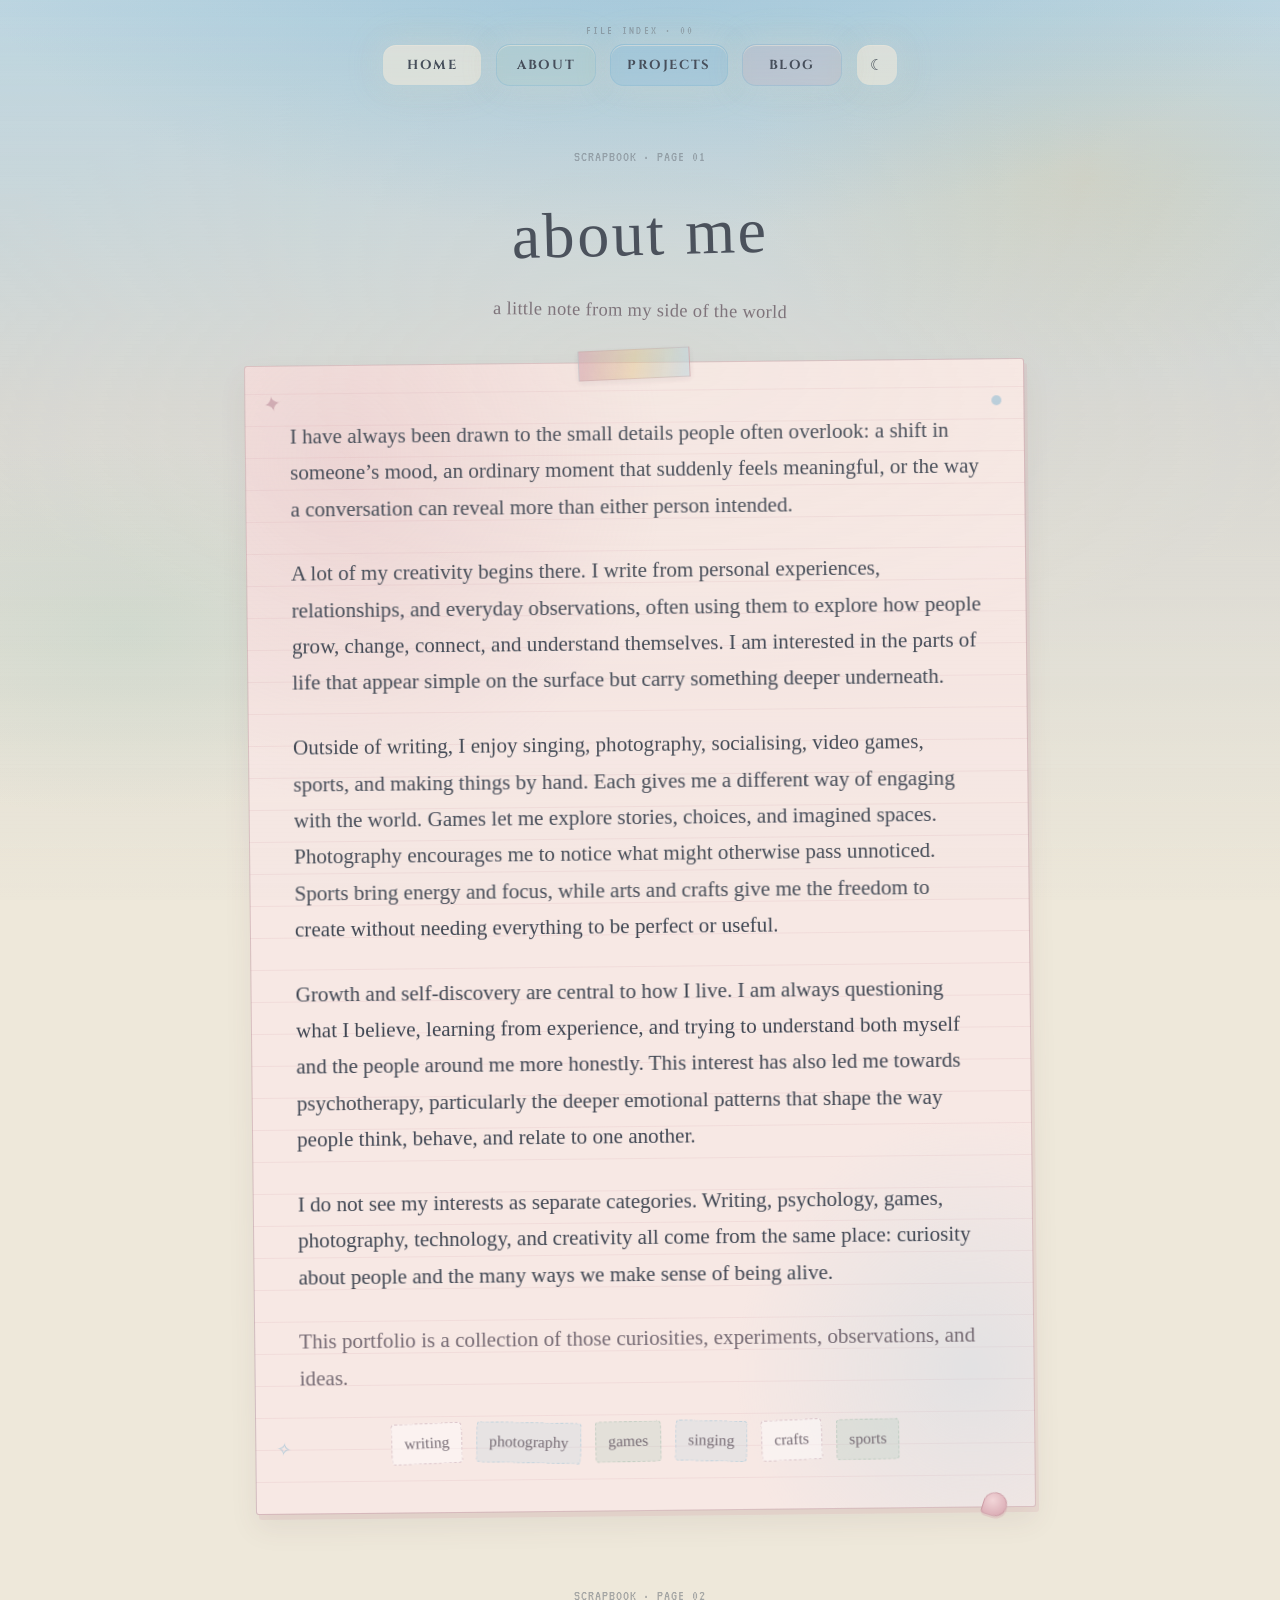
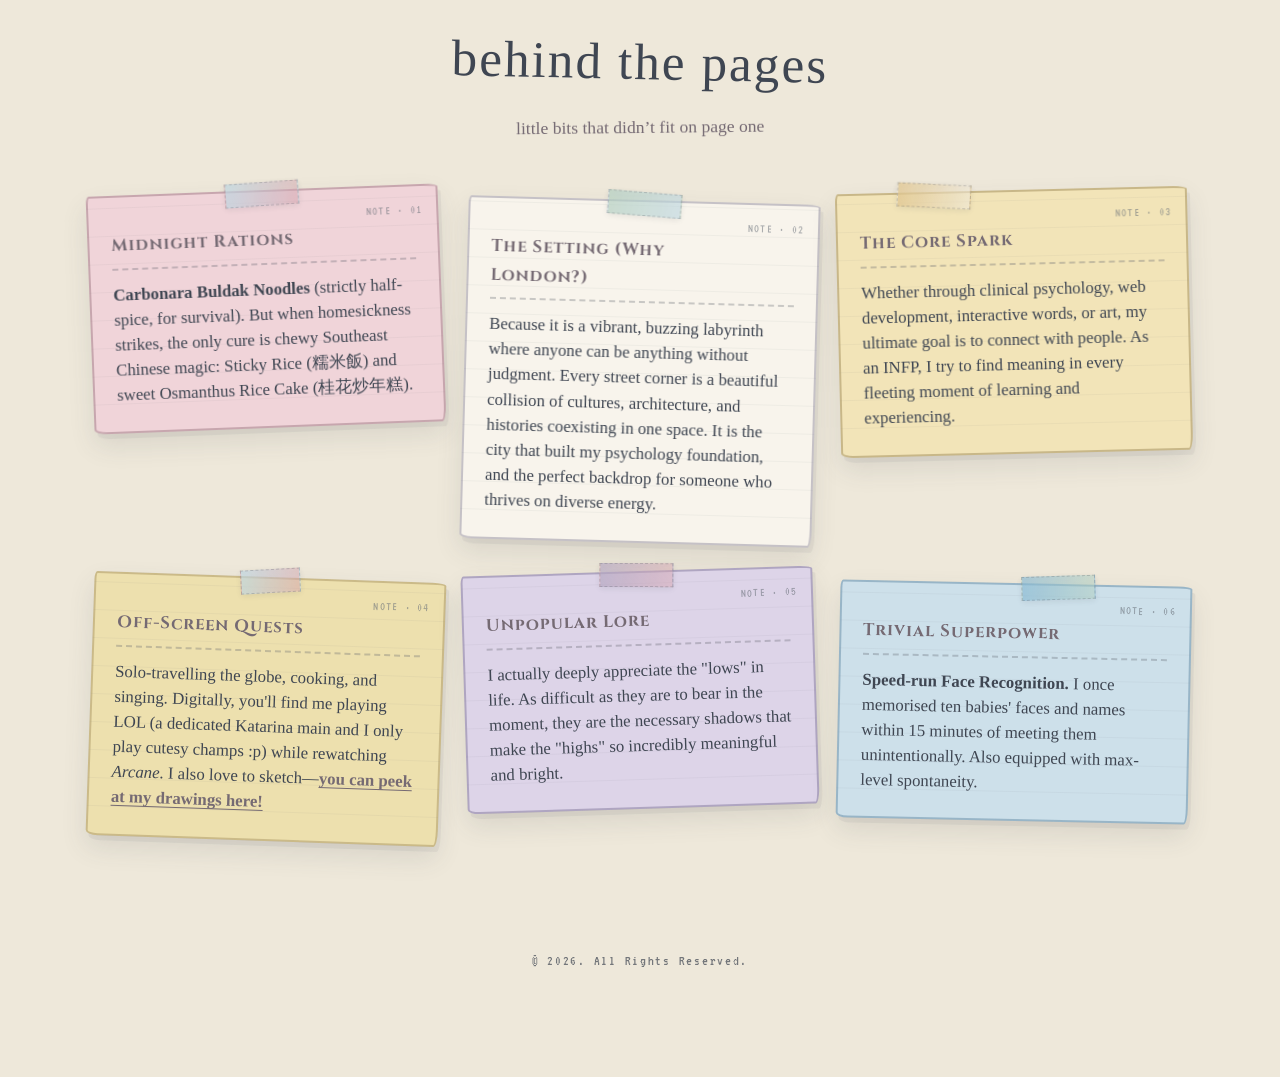
==== commit 17b9d2c2: "Add a doodle directory and move Behind the Pages to About. Co-authored-by: Cursor <cursoragent@curso" ====
--- a/about/index.html
+++ b/about/index.html
@@ -39,7 +39,7 @@
         body > * { position: relative; z-index: 1; }
 
         .about-container {
-            max-width: 780px;
+            max-width: 1100px;
             margin: 0 auto;
         }
 
@@ -77,6 +77,9 @@
 
         .about-letter {
             position: relative;
+            max-width: 780px;
+            margin-left: auto;
+            margin-right: auto;
             background-color: #F7E8E4;
             background-image:
                 radial-gradient(ellipse 70% 50% at 12% 8%, rgba(213, 163, 173, 0.28), transparent 60%),
@@ -247,6 +250,199 @@
             background: rgba(255, 255, 255, 0.7);
         }
 
+        /* ---------- Behind the pages ---------- */
+        .behind-header {
+            text-align: center;
+            margin-top: 72px;
+            margin-bottom: 36px;
+        }
+
+        .behind-header .pixel-label {
+            margin-bottom: 10px;
+            opacity: 0.55;
+        }
+
+        .behind-header h2 {
+            font-family: "Crafty Girls", cursive;
+            font-size: clamp(2.2rem, 5.5vw, 3.2rem);
+            font-weight: 400;
+            letter-spacing: 0.04em;
+            text-transform: none;
+            color: var(--dream-ink);
+            transform: rotate(1.2deg);
+            margin-bottom: 6px;
+        }
+
+        .behind-header .header-note {
+            font-family: "Crafty Girls", cursive;
+            font-size: 1.1rem;
+            color: var(--dream-dusk);
+            transform: rotate(-0.6deg);
+            display: inline-block;
+        }
+
+        .behind-notes {
+            display: grid;
+            grid-template-columns: repeat(3, 1fr);
+            gap: 28px 22px;
+            align-items: start;
+            padding: 12px 0 8px;
+        }
+
+        .behind-note {
+            position: relative;
+            min-height: 230px;
+            background-color: #F0D4D9;
+            background-image:
+                repeating-linear-gradient(
+                    0deg,
+                    transparent,
+                    transparent 27px,
+                    rgba(90, 95, 105, 0.06) 27px,
+                    rgba(90, 95, 105, 0.06) 28px
+                );
+            border: 2px solid rgba(150, 110, 120, 0.45);
+            border-radius: 3px 14px 4px 12px / 8px 3px 16px 5px;
+            padding: 34px 22px 24px;
+            box-shadow:
+                3px 5px 0 rgba(90, 95, 105, 0.08),
+                0 12px 26px rgba(63, 70, 82, 0.12);
+            transform: rotate(-2.2deg);
+            transition: box-shadow 0.25s ease, transform 0.25s ease;
+        }
+
+        .behind-note:nth-child(2) {
+            background-color: #F8F4EC;
+            border-color: rgba(120, 115, 140, 0.4);
+            transform: rotate(1.6deg);
+            margin-top: 10px;
+        }
+
+        .behind-note:nth-child(3) {
+            background-color: #F2E4B8;
+            border-color: rgba(160, 140, 90, 0.5);
+            transform: rotate(-1.4deg);
+        }
+
+        .behind-note:nth-child(4) {
+            background-color: #EDE0AE;
+            border-color: rgba(160, 140, 90, 0.45);
+            transform: rotate(2deg);
+            margin-top: 6px;
+        }
+
+        .behind-note:nth-child(5) {
+            background-color: #DDD4E8;
+            border-color: rgba(130, 120, 155, 0.5);
+            transform: rotate(-1.8deg);
+        }
+
+        .behind-note:nth-child(6) {
+            background-color: #CDE0EA;
+            border-color: rgba(100, 140, 165, 0.5);
+            transform: rotate(1.2deg);
+            margin-top: 12px;
+        }
+
+        .behind-note:hover {
+            z-index: 2;
+            box-shadow:
+                2px 6px 0 rgba(90, 95, 105, 0.1),
+                0 14px 28px rgba(63, 70, 82, 0.16);
+        }
+
+        .behind-note:nth-child(1):hover { transform: rotate(-1deg) translateY(-4px); }
+        .behind-note:nth-child(2):hover { transform: rotate(0.5deg) translateY(-4px); }
+        .behind-note:nth-child(3):hover { transform: rotate(-0.5deg) translateY(-4px); }
+        .behind-note:nth-child(4):hover { transform: rotate(1deg) translateY(-4px); }
+        .behind-note:nth-child(5):hover { transform: rotate(-0.8deg) translateY(-4px); }
+        .behind-note:nth-child(6):hover { transform: rotate(0.4deg) translateY(-4px); }
+
+        /* Soft washi tape */
+        .behind-note::before {
+            content: "";
+            position: absolute;
+            top: -10px;
+            left: 50%;
+            width: 72px;
+            height: 22px;
+            transform: translateX(-50%) rotate(-2deg);
+            background: linear-gradient(100deg, rgba(189, 214, 225, 0.75), rgba(213, 163, 173, 0.55));
+            border: 1px dashed rgba(90, 95, 105, 0.3);
+            box-shadow: 0 2px 6px rgba(63, 70, 82, 0.1);
+            opacity: 0.95;
+        }
+
+        .behind-note:nth-child(2)::before {
+            background: linear-gradient(100deg, rgba(175, 205, 190, 0.7), rgba(189, 214, 225, 0.65));
+            transform: translateX(-50%) rotate(3deg);
+        }
+
+        .behind-note:nth-child(3)::before {
+            left: 28%;
+            background: linear-gradient(100deg, rgba(223, 197, 143, 0.8), rgba(238, 232, 218, 0.6));
+            transform: translateX(-50%) rotate(4deg);
+        }
+
+        .behind-note:nth-child(4)::before {
+            width: 58px;
+            transform: translateX(-50%) rotate(-5deg);
+        }
+
+        .behind-note:nth-child(5)::before {
+            background: linear-gradient(100deg, rgba(180, 168, 194, 0.75), rgba(213, 163, 173, 0.5));
+            transform: translateX(-50%) rotate(2deg);
+        }
+
+        .behind-note:nth-child(6)::before {
+            left: 62%;
+            background: linear-gradient(100deg, rgba(134, 184, 211, 0.7), rgba(175, 205, 190, 0.55));
+            transform: translateX(-50%) rotate(-3deg);
+        }
+
+        .behind-note .note-num {
+            font-family: "VT323", monospace;
+            font-size: 0.78rem;
+            letter-spacing: 0.1em;
+            color: var(--dream-muted-text);
+            opacity: 0.55;
+            position: absolute;
+            top: 14px;
+            right: 14px;
+            margin: 0;
+        }
+
+        .behind-note h3 {
+            font-family: "Cinzel", serif;
+            font-size: 1.05rem;
+            font-weight: 700;
+            letter-spacing: 0.06em;
+            text-transform: none;
+            color: var(--dream-dusk);
+            margin-bottom: 12px;
+            padding-bottom: 8px;
+            padding-right: 36px;
+            border-bottom: 2px dashed rgba(90, 95, 105, 0.3);
+        }
+
+        .behind-note p {
+            font-family: "Crafty Girls", cursive;
+            font-size: 1.05rem;
+            line-height: 1.5;
+            color: var(--dream-ink);
+            margin: 0;
+        }
+
+        .behind-note a {
+            color: var(--dream-dusk);
+            text-underline-offset: 3px;
+            font-weight: 600;
+        }
+
+        .behind-note a:hover {
+            background: rgba(189, 214, 225, 0.4);
+        }
+
         [data-theme="dark"] .about-letter {
             background-color: #4A4246;
             background-image:
@@ -293,6 +489,37 @@
             color: rgba(210, 180, 190, 0.4);
         }
 
+        [data-theme="dark"] .behind-note,
+        [data-theme="dark"] .behind-note:nth-child(n) {
+            background-image:
+                repeating-linear-gradient(
+                    0deg,
+                    transparent,
+                    transparent 27px,
+                    rgba(242, 238, 232, 0.04) 27px,
+                    rgba(242, 238, 232, 0.04) 28px
+                );
+            box-shadow: 2px 4px 0 rgba(0, 0, 0, 0.2), 0 10px 22px rgba(16, 22, 28, 0.35);
+        }
+
+        [data-theme="dark"] .behind-note:nth-child(1) { background-color: #4A4246; border-color: rgba(168, 150, 154, 0.28); }
+        [data-theme="dark"] .behind-note:nth-child(2) { background-color: #43484C; border-color: rgba(160, 170, 178, 0.26); }
+        [data-theme="dark"] .behind-note:nth-child(3) { background-color: #4A4740; border-color: rgba(170, 162, 140, 0.28); }
+        [data-theme="dark"] .behind-note:nth-child(4) { background-color: #48453E; border-color: rgba(168, 160, 138, 0.26); }
+        [data-theme="dark"] .behind-note:nth-child(5) { background-color: #45434A; border-color: rgba(158, 154, 168, 0.28); }
+        [data-theme="dark"] .behind-note:nth-child(6) { background-color: #40464A; border-color: rgba(150, 164, 174, 0.28); }
+
+        [data-theme="dark"] .behind-note::before,
+        [data-theme="dark"] .behind-note:nth-child(n)::before {
+            background: linear-gradient(100deg, rgba(120, 132, 142, 0.45), rgba(110, 118, 128, 0.35));
+            border-color: rgba(200, 206, 212, 0.2);
+        }
+
+        [data-theme="dark"] .behind-note h3 {
+            border-bottom-color: rgba(200, 206, 212, 0.2);
+            color: var(--dream-muted-text);
+        }
+
         footer {
             margin-top: 60px;
             padding: 40px 0;
@@ -306,12 +533,34 @@
             letter-spacing: 0.12em;
         }
 
+        @media (max-width: 900px) {
+            .behind-notes {
+                grid-template-columns: 1fr 1fr;
+            }
+        }
+
         @media (max-width: 768px) {
             .about-letter {
                 padding: 44px 22px 32px;
                 transform: none;
             }
-            .about-header h1 { transform: none; }
+
+            .behind-notes {
+                grid-template-columns: 1fr;
+            }
+
+            .behind-note:nth-child(n) {
+                margin-top: 0;
+                transform: none;
+                padding: 32px 22px 24px;
+            }
+
+            .behind-note:nth-child(n):hover {
+                transform: translateY(-4px);
+            }
+
+            .about-header h1,
+            .behind-header h2 { transform: none; }
             .interest-tag,
             .interest-tag:nth-child(even),
             .interest-tag:nth-child(3n) {
@@ -372,6 +621,50 @@
             </div>
         </section>
 
+        <header class="behind-header">
+            <p class="pixel-label">SCRAPBOOK · PAGE 02</p>
+            <h2>behind the pages</h2>
+            <p class="header-note">little bits that didn’t fit on page one</p>
+        </header>
+
+        <div class="behind-notes" aria-label="Behind the pages">
+            <article class="behind-note">
+                <p class="note-num">NOTE · 01</p>
+                <h3>Midnight Rations</h3>
+                <p><strong>Carbonara Buldak Noodles</strong> (strictly half-spice, for survival). But when homesickness strikes, the only cure is chewy Southeast Chinese magic: Sticky Rice (糯米飯) and sweet Osmanthus Rice Cake (桂花炒年糕).</p>
+            </article>
+
+            <article class="behind-note">
+                <p class="note-num">NOTE · 02</p>
+                <h3>The Setting (Why London?)</h3>
+                <p>Because it is a vibrant, buzzing labyrinth where anyone can be anything without judgment. Every street corner is a beautiful collision of cultures, architecture, and histories coexisting in one space. It is the city that built my psychology foundation, and the perfect backdrop for someone who thrives on diverse energy.</p>
+            </article>
+
+            <article class="behind-note">
+                <p class="note-num">NOTE · 03</p>
+                <h3>The Core Spark</h3>
+                <p>Whether through clinical psychology, web development, interactive words, or art, my ultimate goal is to connect with people. As an INFP, I try to find meaning in every fleeting moment of learning and experiencing.</p>
+            </article>
+
+            <article class="behind-note">
+                <p class="note-num">NOTE · 04</p>
+                <h3>Off-Screen Quests</h3>
+                <p>Solo-travelling the globe, cooking, and singing. Digitally, you'll find me playing LOL (a dedicated Katarina main and I only play cutesy champs :p) while rewatching <em>Arcane</em>. I also love to sketch—<a href="/art.html">you can peek at my drawings here!</a></p>
+            </article>
+
+            <article class="behind-note">
+                <p class="note-num">NOTE · 05</p>
+                <h3>Unpopular Lore</h3>
+                <p>I actually deeply appreciate the "lows" in life. As difficult as they are to bear in the moment, they are the necessary shadows that make the "highs" so incredibly meaningful and bright.</p>
+            </article>
+
+            <article class="behind-note">
+                <p class="note-num">NOTE · 06</p>
+                <h3>Trivial Superpower</h3>
+                <p><strong>Speed-run Face Recognition.</strong> I once memorised ten babies' faces and names within 15 minutes of meeting them unintentionally. Also equipped with max-level spontaneity.</p>
+            </article>
+        </div>
+
     </div>
 
     <footer>
